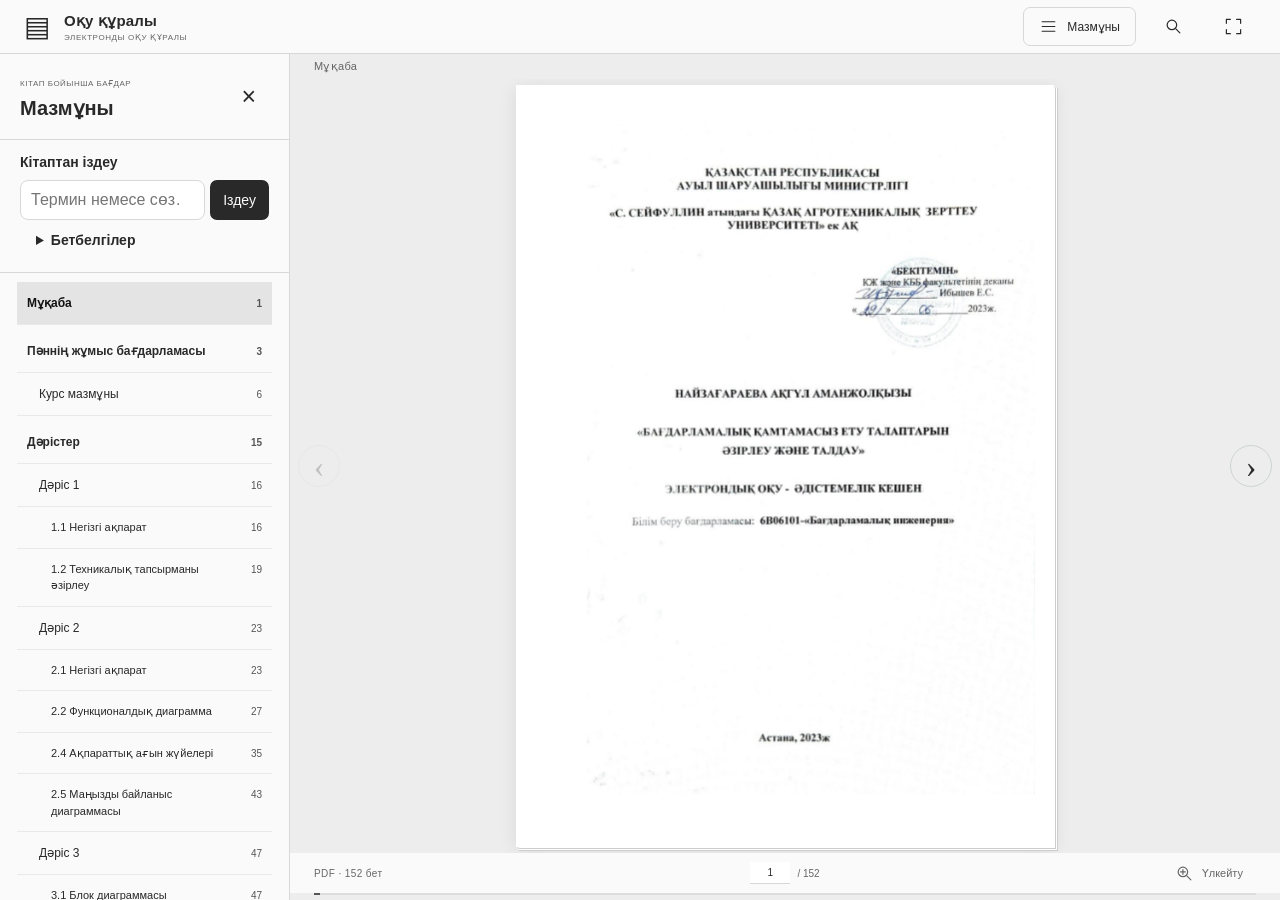
==== index.html @ 25dd9f68 "Publish responsive requirements textbook reader" ====
<!doctype html>
<html lang="kk"><head>
<meta http-equiv="Content-Security-Policy" content="default-src 'none'; script-src 'self'; worker-src 'self' blob:; style-src 'self' 'unsafe-inline'; img-src 'self' data: blob:; font-src 'self' data: blob:; connect-src 'self'; media-src 'self' blob:; object-src 'none'; base-uri 'none'; form-action 'none'">
<meta name="referrer" content="no-referrer">
<meta charset="utf-8"><meta name="viewport" content="width=device-width,initial-scale=1,viewport-fit=cover"><meta name="theme-color" content="#f4f4f4">
<meta name="description" content="Бағдарламалық қамтамасыз ету талаптарын әзірлеу және талдау">
<title>Бағдарламалық қамтамасыз ету талаптарын әзірлеу және талдау</title><link rel="stylesheet" href="style.css?v=20261021-reader"><link rel="stylesheet" href="reader.css?v=20261021-reader"><link rel="stylesheet" href="reader-theme.css"></head>
<body>
<header><a class="brand" href="./" aria-label="Кітаптың басына"><span class="brand-mark" aria-hidden="true">▤</span><span class="brand-copy"><b>Оқу құралы</b><small>ЭЛЕКТРОНДЫ ОҚУ ҚҰРАЛЫ</small></span></a>

<div class="header-tools"><button id="sideToggle" aria-controls="sidebar" aria-expanded="false"><svg viewBox="0 0 24 24" aria-hidden="true"><path d="M4 6h16M4 12h16M4 18h16"/></svg><span>Мазмұны</span></button><button id="toolsToggle" title="Іздеу және бетбелгілер" aria-label="Іздеу және бетбелгілер"><svg viewBox="0 0 24 24" aria-hidden="true"><circle cx="10" cy="10" r="6"/><path d="m15 15 5 5"/></svg></button><button id="fullscreen" title="Толық экран" aria-label="Толық экран"><svg viewBox="0 0 24 24" aria-hidden="true"><path d="M8 3H3v5m13-5h5v5M3 16v5h5m13-5v5h-5"/></svg></button></div>
</header>
<div class="workspace"><aside id="sidebar" hidden aria-label="Кітап мазмұны"><div class="side-head"><div><small>КІТАП БОЙЫНША БАҒДАР</small><h2>Мазмұны</h2></div><button id="closeSide" aria-label="Мазмұнын жабу">×</button></div><div class="reading-tools">
<form id="searchForm"><label for="bookSearch">Кітаптан іздеу</label><div class="search-line"><input id="bookSearch" type="search" placeholder="Термин немесе сөз…" autocomplete="off"><button type="submit" aria-label="Іздеу">Іздеу</button></div></form>
<p id="toolStatus" role="status"></p><div id="searchResults"></div>
<details><summary>Бетбелгілер</summary><button id="bookmarkPage" aria-pressed="false">☆ Осы бетті сақтау</button><p id="bookmarkEmpty">Сақталған беттер жоқ.</p><div id="bookmarkList"></div></details></div><nav id="sideContent"></nav></aside>
<main><div class="topline"><span id="chapterLabel">Бағдарламалық қамтамасыз ету талаптарын әзірлеу және талдау</span><span class="reading-hint">Екі бет · бір кітап</span></div>
<section id="reader" aria-label="Электронды кітап"><button id="prev" class="arrow" aria-label="Алдыңғы екі бет">‹</button><div id="stage"><div id="book" class="double" aria-live="off"></div></div><button id="next" class="arrow" aria-label="Келесі екі бет">›</button></section>
<footer><div class="footer-note">PDF · 152 бет</div><div class="navigation"><label for="pageInput" class="sr-only">Бет нөмірі</label><input id="pageInput" type="number" inputmode="numeric" enterkeyhint="go" min="1" value="1"><span id="pageTotal"></span></div><button id="zoomToggle" aria-pressed="false" title="Оқу үшін үлкейту"><svg viewBox="0 0 24 24" aria-hidden="true"><circle cx="10" cy="10" r="6"/><path d="m15 15 5 5M7 10h6m-3-3v6"/></svg><span>Үлкейту</span></button></footer><div class="reading-progress" aria-hidden="true"><span id="progressFill"></span></div></main></div>
<div id="loading" role="status"><div class="loading-mark">▤</div><span id="loadingText">Кітап ашылуда…</span><div class="loading-line"></div></div>
<div id="zoomControls" hidden role="group" aria-label="Масштабты өзгерту"><div class="zoom-buttons"><button id="zoomOut" aria-label="Кішірейту">−</button><button id="zoomValue" title="Бетке сыйдыру" aria-label="Бетке сыйдыру">100%</button><button id="zoomIn" aria-label="Үлкейту қадамы">＋</button></div><label for="zoomRange" class="sr-only">Масштаб</label><input id="zoomRange" type="range" min="100" max="400" step="5" value="100" aria-label="Масштаб"></div>
<div id="error" hidden role="alert"><h1>Кітапты ашу мүмкін болмады</h1><p id="errorText"></p><button id="retry">Қайта ашу</button></div><div id="toast" role="status"></div><button id="continueReading" hidden></button>
<script type="module" src="app.js?v=20261021-reader"></script></body></html>
---- style.css ----
:root{--bg:#eae7df;--panel:#f8f6f0;--ink:#183e3c;--muted:#797f77;--line:#d5d6cc;--accent:#b18a45;--shadow:0 30px 65px #172c2628,0 3px 9px #172c2615}
*{box-sizing:border-box}[hidden]{display:none!important}body{margin:0;background:radial-gradient(ellipse at 50% 40%,#f5f2eb 0%,var(--bg) 75%);color:var(--ink);font:14px 'Segoe UI',Arial,sans-serif;overflow:hidden}button,input{font:inherit;color:inherit}button{border:0;background:transparent;cursor:pointer;border-radius:7px;transition:background .18s,opacity .18s;padding:10px 13px}button:hover{background:#183e3c0b}button:disabled{opacity:.22;cursor:default}button:focus-visible,input:focus-visible,a:focus-visible{outline:2px solid var(--accent);outline-offset:4px}svg{width:19px;height:19px;fill:none;stroke:currentColor;stroke-width:1.5;stroke-linecap:round;stroke-linejoin:round;flex-shrink:0}
header{height:80px;display:flex;align-items:center;justify-content:space-between;padding:0 42px;border-bottom:1px solid #183e3c12;background:#f8f6f070}.brand{display:flex;align-items:center;gap:12px;text-decoration:none;color:var(--ink)}.brand-mark{font:700 42px Georgia,serif;letter-spacing:-7px;width:40px}.brand-mark span,.loading-mark span{color:var(--accent)}.brand-copy{display:flex;flex-direction:column;gap:3px}.brand-copy b{font-size:17px;letter-spacing:3px}.brand-copy small{font-size:8px;letter-spacing:1.8px;color:var(--muted)}.edition{font-size:9px;letter-spacing:2px;color:var(--muted);position:absolute;left:50%;transform:translateX(-50%)}.edition span{margin:0 10px;color:var(--accent)}.header-tools{display:flex;align-items:center;gap:15px}.header-tools button{display:flex;align-items:center;gap:9px;font-size:12px}#sideToggle{border:1px solid var(--line);padding:9px 15px}
.workspace{height:calc(100dvh - 80px);display:flex}main{flex:1;min-width:0;display:flex;flex-direction:column}.topline{height:43px;min-height:43px;display:flex;justify-content:space-between;align-items:center;padding:0 44px;font-size:10px;letter-spacing:.3px;color:var(--muted)}#chapterLabel{overflow:hidden;text-overflow:ellipsis;white-space:nowrap;max-width:75%}.reading-hint{font-size:9px;letter-spacing:.5px;white-space:nowrap}
#reader{display:flex;align-items:center;flex:1;min-height:0;gap:13px;padding:0 24px}#stage{flex:1;min-width:0;height:100%;display:flex;align-items:center;justify-content:center;overflow:auto;padding:20px 30px;overscroll-behavior:contain;touch-action:pan-y}#book{display:flex;position:relative;flex-shrink:0;background:#fbf9f3;box-shadow:var(--shadow);isolation:isolate}#book>canvas{display:block;max-width:none}#book.double:after{content:'';position:absolute;top:0;bottom:0;left:calc(50% - 16px);width:32px;background:linear-gradient(90deg,transparent,#142a2013,#142a2020,#142a2008,transparent);pointer-events:none;z-index:4}#book:before{content:'';position:absolute;inset:3px -4px -4px 3px;border-right:3px double #c5c0b5;border-bottom:3px double #c5c0b5;z-index:-1;background:#f2eee5}.arrow{border:1px solid #183e3c25;border-radius:50%;font:32px Georgia,serif;padding:0;width:42px;height:42px;flex-shrink:0}
footer{height:57px;min-height:57px;display:flex;align-items:center;justify-content:space-between;padding:0 44px;color:var(--muted);font-size:10px}.footer-note{letter-spacing:.4px;width:170px}.navigation{display:flex;align-items:center;gap:7px}.navigation input{width:40px;appearance:textfield;text-align:center;border:0;border-bottom:1px solid var(--line);padding:5px 0;background:transparent;color:var(--ink)}.navigation input::-webkit-inner-spin-button{display:none}#zoomToggle{display:flex;align-items:center;justify-content:flex-end;gap:8px;width:170px;font-size:11px}.reading-progress{height:2px;background:#183e3c0d;margin:0 44px 14px;flex-shrink:0}.reading-progress span{display:block;height:100%;background:var(--accent);width:0;transition:width .3s}
aside{width:310px;flex-shrink:0;background:var(--panel);border-right:1px solid var(--line);display:flex;flex-direction:column}.side-head{display:flex;align-items:center;justify-content:space-between;padding:28px 23px 20px;border-bottom:1px solid var(--line)}.side-head small{font-size:8px;letter-spacing:1.5px;color:var(--muted)}.side-head h2{font:24px Georgia,serif;margin:7px 0 0}.side-head button{font-size:25px}#sideContent{overflow:auto;padding:12px 17px 25px}.contents-entry{width:100%;display:flex;align-items:baseline;text-align:left;gap:12px;padding:11px 8px;border-bottom:1px solid #183e3c0a;border-radius:0;font-size:11px;line-height:1.5}.contents-entry .label{flex:1}.contents-entry .page{font-size:10px;color:var(--muted)}.contents-entry.depth-1{padding-left:20px;font-size:10px}.contents-entry.active{background:#183e3c0a;color:var(--ink);box-shadow:inset 2px 0 var(--accent)}.contents-entry.depth-0{font-weight:600;margin-top:5px}body.zoomed #stage{align-items:flex-start;justify-content:flex-start;touch-action:pan-x pan-y}
#loading{position:fixed;inset:0;z-index:20;background:#eeece4;display:flex;flex-direction:column;align-items:center;justify-content:center;gap:22px;color:var(--muted);font-size:12px}.loading-mark{font:700 90px Georgia,serif;letter-spacing:-13px;color:var(--ink);padding-right:13px}.loading-line{height:2px;width:130px;overflow:hidden;background:var(--line)}.loading-line:after{content:'';display:block;height:100%;width:40%;background:var(--accent);animation:load 1s ease-in-out infinite}@keyframes load{from{transform:translateX(-100%)}to{transform:translateX(350%)}}#error{position:fixed;inset:0;z-index:21;background:var(--panel);display:flex;flex-direction:column;align-items:center;justify-content:center;text-align:center;padding:30px}#error h1{font:26px Georgia,serif}#error p{max-width:500px;line-height:1.7;color:var(--muted)}#retry{background:var(--ink);color:var(--panel);padding:12px 25px}#toast{position:fixed;bottom:72px;left:50%;transform:translateX(-50%);background:var(--ink);color:var(--panel);padding:10px 18px;border-radius:7px;opacity:0;pointer-events:none;z-index:25;font-size:12px}#toast.show{opacity:1}.sr-only{position:absolute;width:1px;height:1px;padding:0;overflow:hidden;clip:rect(0,0,0,0);white-space:nowrap;border:0}
@media(max-width:900px){header{padding:0 22px}.topline,footer{padding-left:24px;padding-right:24px}.reading-progress{margin-left:24px;margin-right:24px}aside{position:absolute;left:0;top:80px;bottom:0;z-index:12;box-shadow:20px 0 55px #172c2630}}
@media(max-width:600px){header{height:62px;padding:0 16px}.brand-mark{font-size:34px;width:30px}.brand-copy b{font-size:14px}.brand-copy small{font-size:6px;letter-spacing:1px}.edition{display:none}.header-tools{gap:3px}.header-tools button{padding:8px}#sideToggle{padding:8px 10px;font-size:10px}.workspace{height:calc(100dvh - 62px)}.topline{height:35px;min-height:35px;padding:0 16px;font-size:9px}.reading-hint{display:none}#chapterLabel{max-width:100%}#reader{padding:0 4px;gap:0}#stage{padding:8px 0}.arrow{width:23px;height:38px;font-size:26px;border:0}footer{height:52px;min-height:52px;padding:0 16px}.footer-note{display:none}.navigation{margin-right:auto}#zoomToggle{width:auto;font-size:10px}.reading-progress{margin:0 16px max(12px,env(safe-area-inset-bottom))}aside{top:62px;width:min(310px,90vw)}#book{box-shadow:0 15px 35px #172c2625}}
@media(prefers-reduced-motion:reduce){*{animation:none!important;transition:none!important}}
/* A phone uses the full page width and a thumb-friendly bottom toolbar. */
button,a,input{-webkit-tap-highlight-color:transparent}button{touch-action:manipulation}
@media(max-width:760px),(max-width:1000px) and (max-height:600px){
 body{background:#eeece5}
 header{height:calc(64px + env(safe-area-inset-top));padding:env(safe-area-inset-top) max(16px,env(safe-area-inset-right)) 0 max(16px,env(safe-area-inset-left));background:#f8f6f0}
 .brand-mark{font-size:34px;width:30px}.brand-copy b{font-size:15px}.brand-copy small{font-size:7px;letter-spacing:1px}.edition{display:none}
 .header-tools{gap:4px}.header-tools button{min-height:44px;min-width:44px;padding:10px}#sideToggle{font-size:12px;padding:10px 12px}
 .workspace{height:calc(100dvh - 64px - env(safe-area-inset-top))}
 .topline{height:44px;min-height:44px;padding:0 16px;font-size:11px;line-height:1.4}.reading-hint{display:none}#chapterLabel{max-width:100%}
 #reader{padding:0;gap:0;position:relative}#stage{padding:12px;align-items:flex-start;justify-content:center;touch-action:pan-y;scrollbar-width:none}#stage::-webkit-scrollbar{display:none}
 #book{box-shadow:0 8px 24px #172c2622;margin:auto 0}#book:before{inset:2px -2px -2px 2px;border-width:2px}
 footer{height:68px;min-height:68px;padding:0 72px;gap:8px;background:#f8f6f0;border-top:1px solid var(--line);font-size:13px}
 .footer-note{display:none}.navigation{gap:6px;margin:0 auto;white-space:nowrap}.navigation input{width:42px;height:44px;font-size:16px;border:1px solid var(--line);border-radius:8px;background:#fffdf7}#pageTotal{font-size:12px}
 #zoomToggle{width:44px;min-width:44px;height:44px;padding:10px;justify-content:center;border:1px solid var(--line)}#zoomToggle span{position:absolute;width:1px;height:1px;overflow:hidden;clip:rect(0,0,0,0)}#zoomToggle[aria-pressed=true]{background:var(--ink);color:var(--panel)}
 .arrow{position:fixed;bottom:calc(16px + env(safe-area-inset-bottom));width:44px;height:44px;border:1px solid var(--line);border-radius:10px;background:#f8f6f0;font-size:30px;z-index:10}#prev{left:max(16px,env(safe-area-inset-left))}#next{right:max(16px,env(safe-area-inset-right))}
 .reading-progress{height:3px;margin:0;padding-bottom:env(safe-area-inset-bottom);box-sizing:content-box;background:#f8f6f0}.reading-progress span{height:3px}
 aside{position:fixed;inset:0;width:100%;z-index:15;box-shadow:none;border:0;padding-top:env(safe-area-inset-top);padding-bottom:env(safe-area-inset-bottom)}
 .side-head{padding:18px 20px 16px}.side-head h2{font:28px Georgia,serif}.side-head button{width:48px;height:48px;font-size:30px;border:1px solid var(--line)}#sideContent{padding:8px 16px 28px;overscroll-behavior:contain}
 .contents-entry{min-height:48px;font-size:14px;padding:14px 10px}.contents-entry.depth-1{font-size:13px;padding:13px 10px 13px 24px}.contents-entry .page{font-size:12px}
 body.zoomed #stage{justify-content:flex-start;align-items:flex-start}body.zoomed #book{margin:0}
 #toast{bottom:calc(84px + env(safe-area-inset-bottom));max-width:calc(100vw - 32px);width:max-content}
}
@media(max-width:1000px) and (max-height:500px){
 header{height:52px}.workspace{height:calc(100dvh - 52px)}.topline{height:30px;min-height:30px}footer{height:56px;min-height:56px}.arrow{bottom:calc(9px + env(safe-area-inset-bottom))}
}
@media(max-width:360px){.brand-copy small{font-size:6px;letter-spacing:.6px}.header-tools{gap:0}#fullscreen{display:none}#sideToggle{padding:10px;font-size:11px}footer{padding-left:68px;padding-right:68px}.navigation{gap:4px}#zoomToggle{min-width:40px;width:40px}}
#stage{position:relative}#zoomControls{position:fixed;z-index:11;left:50%;transform:translateX(-50%);bottom:80px;width:260px;padding:6px 12px 10px;background:#f8f6f0f5;border:1px solid var(--line);border-radius:14px;box-shadow:0 8px 25px #183e3c25;backdrop-filter:blur(12px)}.zoom-buttons{display:flex;align-items:center;justify-content:space-between}.zoom-buttons button{height:44px;min-width:44px;font-size:23px}#zoomValue{font-size:13px;font-weight:600}#zoomRange{width:100%;height:28px;margin:0;accent-color:var(--ink);touch-action:none;cursor:pointer}body.zoomed #stage{touch-action:none;cursor:grab}body.zoomed #stage:active{cursor:grabbing}
@media(max-width:760px),(max-width:1000px) and (max-height:600px){#stage{touch-action:none}#zoomControls{bottom:calc(82px + env(safe-area-inset-bottom));width:min(260px,calc(100vw - 32px))}body.zoomed #stage{touch-action:none}.topline{height:36px;min-height:36px}#stage{padding:12px}}
@media(max-width:1000px) and (max-height:500px){#zoomControls{left:auto;right:16px;transform:none;bottom:calc(66px + env(safe-area-inset-bottom));width:220px}}

/* Compact reading chrome leaves more height for the paper. */
header{height:54px;padding:0 24px}.workspace{height:calc(100dvh - 54px)}
.brand-mark{font-size:32px}.brand-copy b{font-size:15px}
.topline{height:25px;min-height:25px;padding:0 24px}
footer{height:40px;min-height:40px;padding:0 24px}
.reading-progress{margin:0 24px 5px}#reader{padding:0 8px;gap:4px}#stage{padding:6px}
.contents-group{border-bottom:1px solid var(--line);margin:8px 0}
.contents-group summary{cursor:pointer;padding:14px 8px;font-weight:600;line-height:1.5}
.contents-group summary:focus-visible{outline:2px solid var(--accent)}
#zoomControls{transition:opacity .5s;background:#f8f6f0e8}
#zoomControls.idle{opacity:0;cursor:pointer}#zoomControls.idle>*{pointer-events:none}
@media(max-width:900px) and (min-width:761px){aside{top:54px}}
@media(max-width:760px),(max-width:1000px) and (max-height:600px){
 header{height:calc(54px + env(safe-area-inset-top));padding-top:env(safe-area-inset-top)}
 .workspace{height:calc(100dvh - 54px - env(safe-area-inset-top))}
 .topline{height:24px;min-height:24px;padding:0 12px}#reader{padding:0}#stage{padding:6px}
 footer{height:60px;min-height:60px;padding:0 68px}.reading-progress{margin:0}
 .arrow{bottom:calc(10px + env(safe-area-inset-bottom))}
 .contents-group summary{font-size:15px;padding:16px 10px}
}

#sidebar{overflow-y:auto}#sideContent{overflow:visible;flex-shrink:0}
.reading-tools{padding:16px 20px;border-bottom:1px solid var(--line)}
.reading-tools label,.reading-tools summary{font-weight:600;display:block;margin-bottom:10px}.reading-tools summary{cursor:pointer;display:list-item;margin-left:16px}
.search-line{display:flex;gap:5px}.search-line input{min-width:0;width:100%;padding:10px;border:1px solid var(--line);border-radius:8px;background:#fffdf7;font-size:16px}
.search-line button{background:var(--ink);color:var(--panel)}#toolStatus,#bookmarkEmpty{font-size:12px;color:var(--muted)}
#searchResults{max-height:240px;overflow:auto}.tool-result{display:block;width:100%;text-align:left;line-height:1.5;border-bottom:1px solid var(--line);font-size:12px}.bookmark-row{display:flex;align-items:center}.bookmark-row .tool-result{flex:1}#bookmarkPage{width:100%;text-align:left;color:var(--ink)}
#continueReading{position:fixed;bottom:64px;left:50%;transform:translateX(-50%);z-index:9;background:var(--ink);color:var(--panel);box-shadow:0 4px 20px #183e3c30;padding:12px 20px;max-width:calc(100vw - 32px)}
@media(max-width:760px),(max-width:1000px) and (max-height:600px){#continueReading{bottom:calc(78px + env(safe-area-inset-bottom))}.header-tools{gap:0}.header-tools button{padding:8px}#sideToggle{padding:8px}.brand-copy small{letter-spacing:.3px}.reading-tools{padding:14px 20px}}

.reading-tools,.side-head{flex-shrink:0}

.self-check-link{display:block;margin:8px 0 16px;padding:14px 10px;background:var(--ink);color:var(--panel);border-radius:8px;text-decoration:none;line-height:1.5}
---- reader.css ----
.curl-sheet{position:absolute;z-index:8;pointer-events:none;max-width:none!important}.curl-preview{position:absolute;top:0;z-index:2;pointer-events:none}.pdf-links{position:absolute;inset:0;z-index:3;pointer-events:none}.pdf-link{position:absolute;border:0;border-radius:2px;padding:0;background:transparent;pointer-events:auto;cursor:pointer}.pdf-link:hover{background:#b18a4520}.pdf-link:focus-visible{outline:2px solid var(--accent);outline-offset:1px}
.turn-preview{position:absolute;inset:0;z-index:1;display:flex;pointer-events:none;background:#fbf9f3}.turn-preview>canvas{display:block;flex-shrink:0}
---- reader-theme.css ----
:root{--bg:#ededed;--panel:#fafafa;--ink:#292929;--muted:#666;--line:#d8d8d8;--accent:#555;--shadow:0 3px 18px #00000016}
.chapter-hotspot{border:1px solid transparent!important;border-radius:3px!important;min-height:0;padding:0!important}
.chapter-hotspot:hover{border:2px solid #2563eb!important;background:transparent!important}
.chapter-hotspot:focus-visible{outline:2px solid #2563eb;outline-offset:2px}
.book-test-card{position:absolute;pointer-events:auto;text-align:center;line-height:1.6}
.book-test-card .form-link{position:static;display:inline;padding:0!important;background:transparent;color:#2563eb;text-decoration:underline;font-size:16px;border:0;border-radius:0}.book-test-card .form-link:hover{background:transparent;color:#1d4ed8}
body{background:var(--bg)}header{background:#fafafa;border-bottom:1px solid var(--line)}
.brand-mark{font:28px 'Segoe UI',sans-serif;letter-spacing:0;width:28px}.brand-copy b{letter-spacing:.2px;font-weight:600}.brand-copy small{letter-spacing:.6px}
button:hover{background:#00000008}.topline{font-size:11px}.contents-entry.active{background:#e4e4e4;box-shadow:none;color:#111;font-weight:600}.contents-entry:hover{outline:2px solid #2563eb;outline-offset:-2px}.contents-entry:focus-visible{outline:2px solid #2563eb;outline-offset:-2px}
.contents-entry{font-size:12px;padding:12px 10px;border-bottom-color:#e9e9e9}.contents-entry.depth-1{font-size:12px;padding-left:22px}.contents-entry .page{font-variant-numeric:tabular-nums;color:#555}
.contents-entry.depth-2{font-size:11px;padding-left:34px;font-weight:400}.contents-entry.depth-2.active{font-weight:600}
.side-head{padding:18px 20px}.side-head h2{font:600 20px 'Segoe UI',sans-serif}.side-head small{letter-spacing:.5px}.reading-tools{padding:14px 20px}.reading-tools input,.navigation input{background:#fff}
.side-head{position:sticky;top:0;background:var(--panel);z-index:1}#sidebar{scroll-padding-top:90px}#sideContent{padding-top:4px}.contents-group{border:0;margin:0}.contents-group summary{display:none}
#loading{background:#ededed}.loading-mark{font:60px 'Segoe UI',sans-serif;letter-spacing:0;padding:0}#zoomControls{background:#fafafa}footer{background:#fafafa}.reading-progress{background:#ddd}
#book{background:#fff;align-items:center}#book:before{background:#fff;border-color:#ccc}#book.double:after{display:none}.turn-preview{align-items:center;background:#fff}.pdf-link:hover{background:#00000012}
@media(min-width:901px){aside{width:290px}.reading-hint{display:none}#chapterLabel{max-width:100%}}
@media(max-width:760px),(max-width:1000px) and (max-height:600px){body{background:#ededed}header,footer{background:#fafafa}.brand-mark{display:none}.brand-copy b{font-size:13px}.brand-copy small{font-size:6px}.contents-entry,.contents-entry.depth-1{font-size:14px;min-height:44px}#sidebar{top:calc(54px + env(safe-area-inset-top))}.navigation input{background:#fff}}
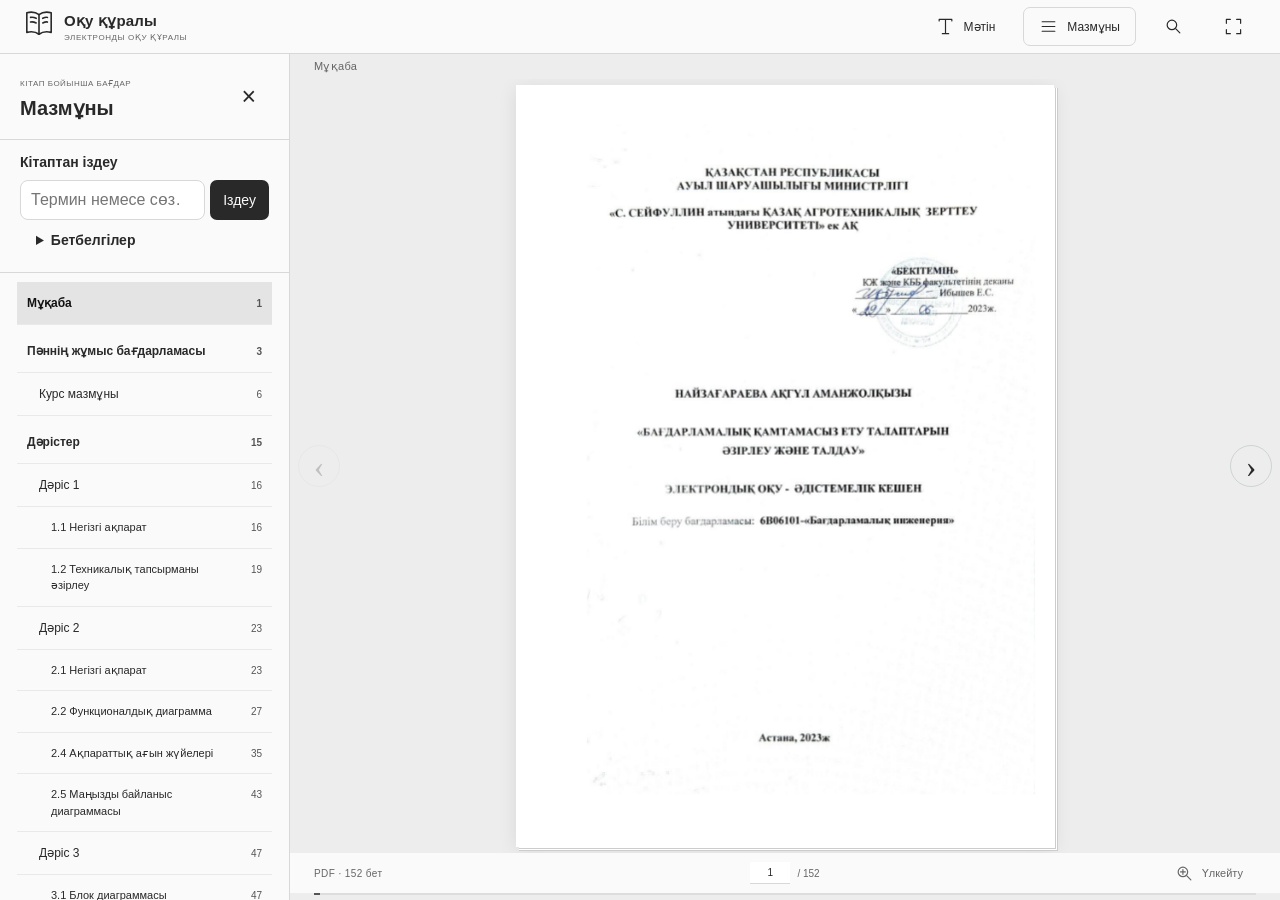
==== commit 42af86f2: "Improve page transitions and text selection; hide printed page numbers" ====
--- a/index.html
+++ b/index.html
@@ -4,11 +4,11 @@
 <meta name="referrer" content="no-referrer">
 <meta charset="utf-8"><meta name="viewport" content="width=device-width,initial-scale=1,viewport-fit=cover"><meta name="theme-color" content="#f4f4f4">
 <meta name="description" content="Бағдарламалық қамтамасыз ету талаптарын әзірлеу және талдау">
-<title>Бағдарламалық қамтамасыз ету талаптарын әзірлеу және талдау</title><link rel="stylesheet" href="style.css?v=20261021-reader"><link rel="stylesheet" href="reader.css?v=20261021-reader"><link rel="stylesheet" href="reader-theme.css"></head>
+<title>Бағдарламалық қамтамасыз ету талаптарын әзірлеу және талдау</title><link rel="stylesheet" href="style.css?v=20261021-reading-v2"><link rel="stylesheet" href="reader.css?v=20261021-reading-v2"><link rel="stylesheet" href="reader-theme.css?v=20261021-reading-v2"></head>
 <body>
-<header><a class="brand" href="./" aria-label="Кітаптың басына"><span class="brand-mark" aria-hidden="true">▤</span><span class="brand-copy"><b>Оқу құралы</b><small>ЭЛЕКТРОНДЫ ОҚУ ҚҰРАЛЫ</small></span></a>
+<header><a class="brand" href="./" aria-label="Кітаптың басына"><span class="brand-mark" aria-hidden="true"><svg viewBox="0 0 32 32" aria-hidden="true"><path d="M16 7C12 4 7 4 3 5v21c4-1 9-1 13 2 4-3 9-3 13-2V5c-4-1-9-1-13 2Z"/><path d="M16 7v21M7 10c2-.4 4 0 6 1M7 15c2-.4 4 0 6 1M20 11c2-1 4-1.4 5-1M20 16c2-1 4-1.4 5-1"/></svg></span><span class="brand-copy"><b>Оқу құралы</b><small>ЭЛЕКТРОНДЫ ОҚУ ҚҰРАЛЫ</small></span></a>
 
-<div class="header-tools"><button id="sideToggle" aria-controls="sidebar" aria-expanded="false"><svg viewBox="0 0 24 24" aria-hidden="true"><path d="M4 6h16M4 12h16M4 18h16"/></svg><span>Мазмұны</span></button><button id="toolsToggle" title="Іздеу және бетбелгілер" aria-label="Іздеу және бетбелгілер"><svg viewBox="0 0 24 24" aria-hidden="true"><circle cx="10" cy="10" r="6"/><path d="m15 15 5 5"/></svg></button><button id="fullscreen" title="Толық экран" aria-label="Толық экран"><svg viewBox="0 0 24 24" aria-hidden="true"><path d="M8 3H3v5m13-5h5v5M3 16v5h5m13-5v5h-5"/></svg></button></div>
+<div class="header-tools"><button id="selectText" aria-pressed="false" title="Мәтінді белгілеу және көшіру" aria-label="Мәтінді белгілеу және көшіру"><svg viewBox="0 0 24 24" aria-hidden="true"><path d="M4 5V3h16v2M12 3v18M8 21h8"/></svg><span>Мәтін</span></button><button id="sideToggle" aria-controls="sidebar" aria-expanded="false"><svg viewBox="0 0 24 24" aria-hidden="true"><path d="M4 6h16M4 12h16M4 18h16"/></svg><span>Мазмұны</span></button><button id="toolsToggle" title="Іздеу және бетбелгілер" aria-label="Іздеу және бетбелгілер"><svg viewBox="0 0 24 24" aria-hidden="true"><circle cx="10" cy="10" r="6"/><path d="m15 15 5 5"/></svg></button><button id="fullscreen" title="Толық экран" aria-label="Толық экран"><svg viewBox="0 0 24 24" aria-hidden="true"><path d="M8 3H3v5m13-5h5v5M3 16v5h5m13-5v5h-5"/></svg></button></div>
 </header>
 <div class="workspace"><aside id="sidebar" hidden aria-label="Кітап мазмұны"><div class="side-head"><div><small>КІТАП БОЙЫНША БАҒДАР</small><h2>Мазмұны</h2></div><button id="closeSide" aria-label="Мазмұнын жабу">×</button></div><div class="reading-tools">
 <form id="searchForm"><label for="bookSearch">Кітаптан іздеу</label><div class="search-line"><input id="bookSearch" type="search" placeholder="Термин немесе сөз…" autocomplete="off"><button type="submit" aria-label="Іздеу">Іздеу</button></div></form>
@@ -17,7 +17,7 @@
 <main><div class="topline"><span id="chapterLabel">Бағдарламалық қамтамасыз ету талаптарын әзірлеу және талдау</span><span class="reading-hint">Екі бет · бір кітап</span></div>
 <section id="reader" aria-label="Электронды кітап"><button id="prev" class="arrow" aria-label="Алдыңғы екі бет">‹</button><div id="stage"><div id="book" class="double" aria-live="off"></div></div><button id="next" class="arrow" aria-label="Келесі екі бет">›</button></section>
 <footer><div class="footer-note">PDF · 152 бет</div><div class="navigation"><label for="pageInput" class="sr-only">Бет нөмірі</label><input id="pageInput" type="number" inputmode="numeric" enterkeyhint="go" min="1" value="1"><span id="pageTotal"></span></div><button id="zoomToggle" aria-pressed="false" title="Оқу үшін үлкейту"><svg viewBox="0 0 24 24" aria-hidden="true"><circle cx="10" cy="10" r="6"/><path d="m15 15 5 5M7 10h6m-3-3v6"/></svg><span>Үлкейту</span></button></footer><div class="reading-progress" aria-hidden="true"><span id="progressFill"></span></div></main></div>
-<div id="loading" role="status"><div class="loading-mark">▤</div><span id="loadingText">Кітап ашылуда…</span><div class="loading-line"></div></div>
+<div id="loading" role="status"><div class="loading-mark"><svg viewBox="0 0 32 32" aria-hidden="true"><path d="M16 7C12 4 7 4 3 5v21c4-1 9-1 13 2 4-3 9-3 13-2V5c-4-1-9-1-13 2Z"/><path d="M16 7v21M7 10c2-.4 4 0 6 1M7 15c2-.4 4 0 6 1M20 11c2-1 4-1.4 5-1M20 16c2-1 4-1.4 5-1"/></svg></div><span id="loadingText">Кітап ашылуда…</span><div class="loading-line"></div></div>
 <div id="zoomControls" hidden role="group" aria-label="Масштабты өзгерту"><div class="zoom-buttons"><button id="zoomOut" aria-label="Кішірейту">−</button><button id="zoomValue" title="Бетке сыйдыру" aria-label="Бетке сыйдыру">100%</button><button id="zoomIn" aria-label="Үлкейту қадамы">＋</button></div><label for="zoomRange" class="sr-only">Масштаб</label><input id="zoomRange" type="range" min="100" max="400" step="5" value="100" aria-label="Масштаб"></div>
 <div id="error" hidden role="alert"><h1>Кітапты ашу мүмкін болмады</h1><p id="errorText"></p><button id="retry">Қайта ашу</button></div><div id="toast" role="status"></div><button id="continueReading" hidden></button>
-<script type="module" src="app.js?v=20261021-reader"></script></body></html>
+<script type="module" src="app.js?v=20261021-reading-v2"></script></body></html>
--- a/reader-theme.css
+++ b/reader-theme.css
@@ -1,4 +1,11 @@
 :root{--bg:#ededed;--panel:#fafafa;--ink:#292929;--muted:#666;--line:#d8d8d8;--accent:#555;--shadow:0 3px 18px #00000016}
+.page-text-layers{position:absolute;inset:0;pointer-events:none;z-index:2}.textLayer{position:absolute;text-align:initial;overflow:clip;line-height:1;text-size-adjust:none;-webkit-text-size-adjust:none;forced-color-adjust:none;transform-origin:0 0;pointer-events:none;user-select:text;-webkit-user-select:text}
+.textLayer :is(span,br){color:transparent;position:absolute;white-space:pre;cursor:text;transform-origin:0 0;pointer-events:auto}
+.textLayer ::selection{background:#2563eb55;color:transparent}.hiddenCanvasElement{position:absolute;top:0;left:0;width:0;height:0;visibility:hidden;pointer-events:none}
+body:not(.zoomed) #stage{overflow:hidden}body.selecting-text #stage{touch-action:pan-x pan-y;cursor:text}body.selecting-text .chapter-hotspot{pointer-events:none}
+.spread-outgoing{position:absolute;inset:0;display:flex;align-items:center;justify-content:center;pointer-events:none;z-index:6;will-change:transform,opacity}.spread-outgoing canvas{flex-shrink:0;max-width:none}.turning>canvas{will-change:transform,opacity}
+#book.turning .textLayer{visibility:hidden}#selectText[aria-pressed=true]{background:#e0e7ef;color:#1d4ed8}.brand-mark svg{width:30px;height:30px;stroke-width:1.7}.loading-mark svg{width:64px;height:64px}
+@media(max-width:760px){#selectText span{display:none}.header-tools{gap:2px}.header-tools button{padding:8px}.brand-mark{display:flex!important;width:24px}.brand-mark svg{width:24px;height:24px}}
 .chapter-hotspot{border:1px solid transparent!important;border-radius:3px!important;min-height:0;padding:0!important}
 .chapter-hotspot:hover{border:2px solid #2563eb!important;background:transparent!important}
 .chapter-hotspot:focus-visible{outline:2px solid #2563eb;outline-offset:2px}
@@ -15,3 +22,4 @@
 #book{background:#fff;align-items:center}#book:before{background:#fff;border-color:#ccc}#book.double:after{display:none}.turn-preview{align-items:center;background:#fff}.pdf-link:hover{background:#00000012}
 @media(min-width:901px){aside{width:290px}.reading-hint{display:none}#chapterLabel{max-width:100%}}
 @media(max-width:760px),(max-width:1000px) and (max-height:600px){body{background:#ededed}header,footer{background:#fafafa}.brand-mark{display:none}.brand-copy b{font-size:13px}.brand-copy small{font-size:6px}.contents-entry,.contents-entry.depth-1{font-size:14px;min-height:44px}#sidebar{top:calc(54px + env(safe-area-inset-top))}.navigation input{background:#fff}}
+@media(max-width:480px){header{padding-left:12px;padding-right:12px}.brand{gap:6px}.brand-copy b{font-size:12px;white-space:nowrap}.brand-copy small{display:none}.header-tools{gap:0}}
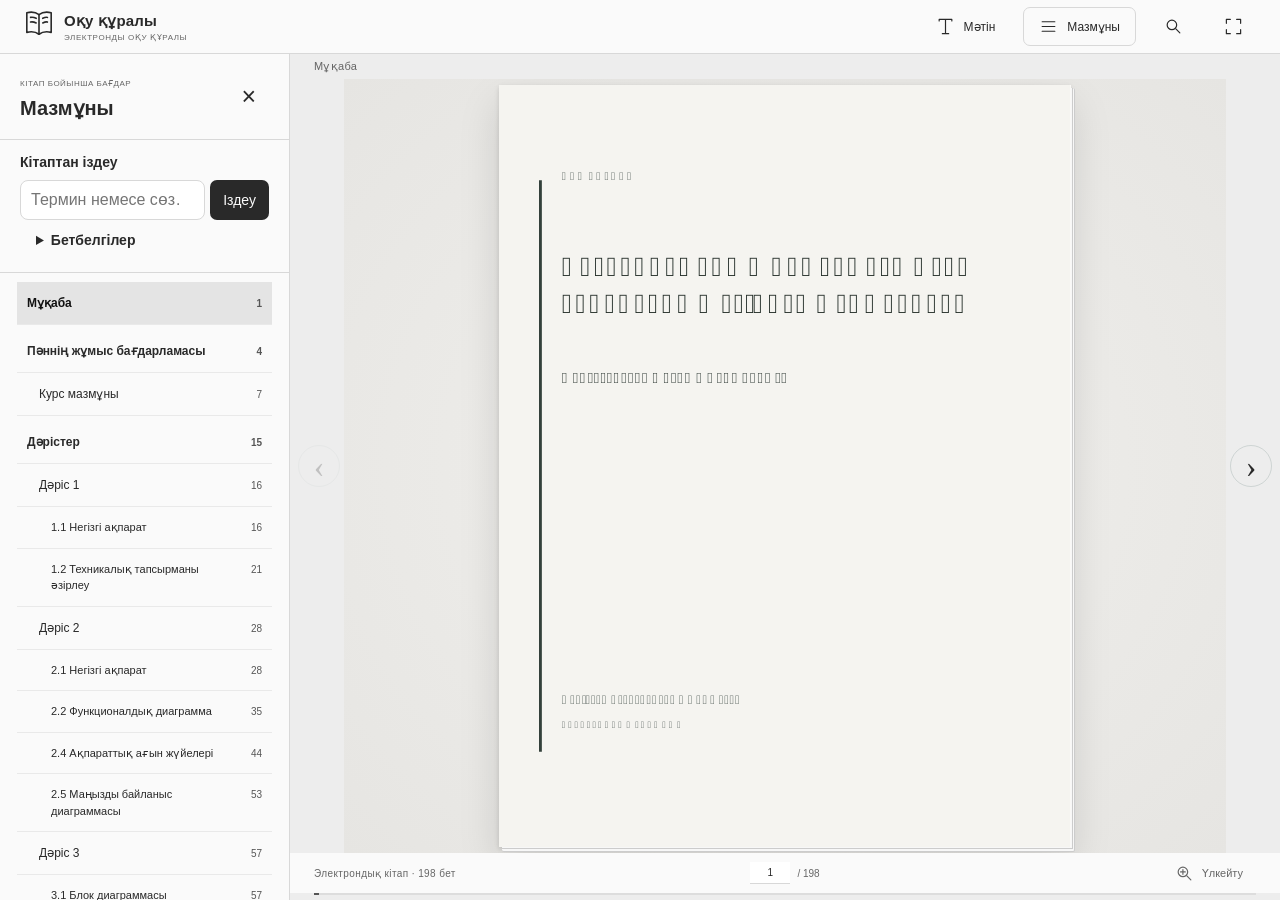
==== commit a30e6411: "Reflow textbook and restore curved double-sided page turns" ====
--- a/index.html
+++ b/index.html
@@ -4,7 +4,7 @@
 <meta name="referrer" content="no-referrer">
 <meta charset="utf-8"><meta name="viewport" content="width=device-width,initial-scale=1,viewport-fit=cover"><meta name="theme-color" content="#f4f4f4">
 <meta name="description" content="Бағдарламалық қамтамасыз ету талаптарын әзірлеу және талдау">
-<title>Бағдарламалық қамтамасыз ету талаптарын әзірлеу және талдау</title><link rel="stylesheet" href="style.css?v=20261021-reading-v2"><link rel="stylesheet" href="reader.css?v=20261021-reading-v2"><link rel="stylesheet" href="reader-theme.css?v=20261021-reading-v2"></head>
+<title>Бағдарламалық қамтамасыз ету талаптарын әзірлеу және талдау</title><link rel="stylesheet" href="style.css?v=20261021-book-v3"><link rel="stylesheet" href="reader.css?v=20261021-book-v3"><link rel="stylesheet" href="reader-theme.css?v=20261021-book-v3"></head>
 <body>
 <header><a class="brand" href="./" aria-label="Кітаптың басына"><span class="brand-mark" aria-hidden="true"><svg viewBox="0 0 32 32" aria-hidden="true"><path d="M16 7C12 4 7 4 3 5v21c4-1 9-1 13 2 4-3 9-3 13-2V5c-4-1-9-1-13 2Z"/><path d="M16 7v21M7 10c2-.4 4 0 6 1M7 15c2-.4 4 0 6 1M20 11c2-1 4-1.4 5-1M20 16c2-1 4-1.4 5-1"/></svg></span><span class="brand-copy"><b>Оқу құралы</b><small>ЭЛЕКТРОНДЫ ОҚУ ҚҰРАЛЫ</small></span></a>
 
@@ -20,4 +20,4 @@
 <div id="loading" role="status"><div class="loading-mark"><svg viewBox="0 0 32 32" aria-hidden="true"><path d="M16 7C12 4 7 4 3 5v21c4-1 9-1 13 2 4-3 9-3 13-2V5c-4-1-9-1-13 2Z"/><path d="M16 7v21M7 10c2-.4 4 0 6 1M7 15c2-.4 4 0 6 1M20 11c2-1 4-1.4 5-1M20 16c2-1 4-1.4 5-1"/></svg></div><span id="loadingText">Кітап ашылуда…</span><div class="loading-line"></div></div>
 <div id="zoomControls" hidden role="group" aria-label="Масштабты өзгерту"><div class="zoom-buttons"><button id="zoomOut" aria-label="Кішірейту">−</button><button id="zoomValue" title="Бетке сыйдыру" aria-label="Бетке сыйдыру">100%</button><button id="zoomIn" aria-label="Үлкейту қадамы">＋</button></div><label for="zoomRange" class="sr-only">Масштаб</label><input id="zoomRange" type="range" min="100" max="400" step="5" value="100" aria-label="Масштаб"></div>
 <div id="error" hidden role="alert"><h1>Кітапты ашу мүмкін болмады</h1><p id="errorText"></p><button id="retry">Қайта ашу</button></div><div id="toast" role="status"></div><button id="continueReading" hidden></button>
-<script type="module" src="app.js?v=20261021-reading-v2"></script></body></html>
+<script type="module" src="app.js?v=20261021-book-v3"></script></body></html>
--- a/reader-theme.css
+++ b/reader-theme.css
@@ -23,3 +23,4 @@
 @media(min-width:901px){aside{width:290px}.reading-hint{display:none}#chapterLabel{max-width:100%}}
 @media(max-width:760px),(max-width:1000px) and (max-height:600px){body{background:#ededed}header,footer{background:#fafafa}.brand-mark{display:none}.brand-copy b{font-size:13px}.brand-copy small{font-size:6px}.contents-entry,.contents-entry.depth-1{font-size:14px;min-height:44px}#sidebar{top:calc(54px + env(safe-area-inset-top))}.navigation input{background:#fff}}
 @media(max-width:480px){header{padding-left:12px;padding-right:12px}.brand{gap:6px}.brand-copy b{font-size:12px;white-space:nowrap}.brand-copy small{display:none}.header-tools{gap:0}}
+.turn-stationary{z-index:7;pointer-events:none}.curl-sheet{filter:drop-shadow(4px 6px 7px #0003)}#book:has(>.curl-sheet) .page-text-layers{visibility:hidden}#book{box-shadow:0 18px 42px #0002,0 2px 5px #0002;background:#fff;border-radius:2px}#book.double:after{display:block;left:calc(50% - 13px);width:26px;background:linear-gradient(90deg,transparent,#0000000a 35%,#00000020 50%,#0000000c 65%,transparent);z-index:4;pointer-events:none}#book:before{inset:3px -4px -5px 3px;border-right:3px double #ccc;border-bottom:4px double #ccc;border-radius:2px;background:#f7f7f7}#stage{background:radial-gradient(ellipse at center,#f1f0ed,#e6e5e2)}
